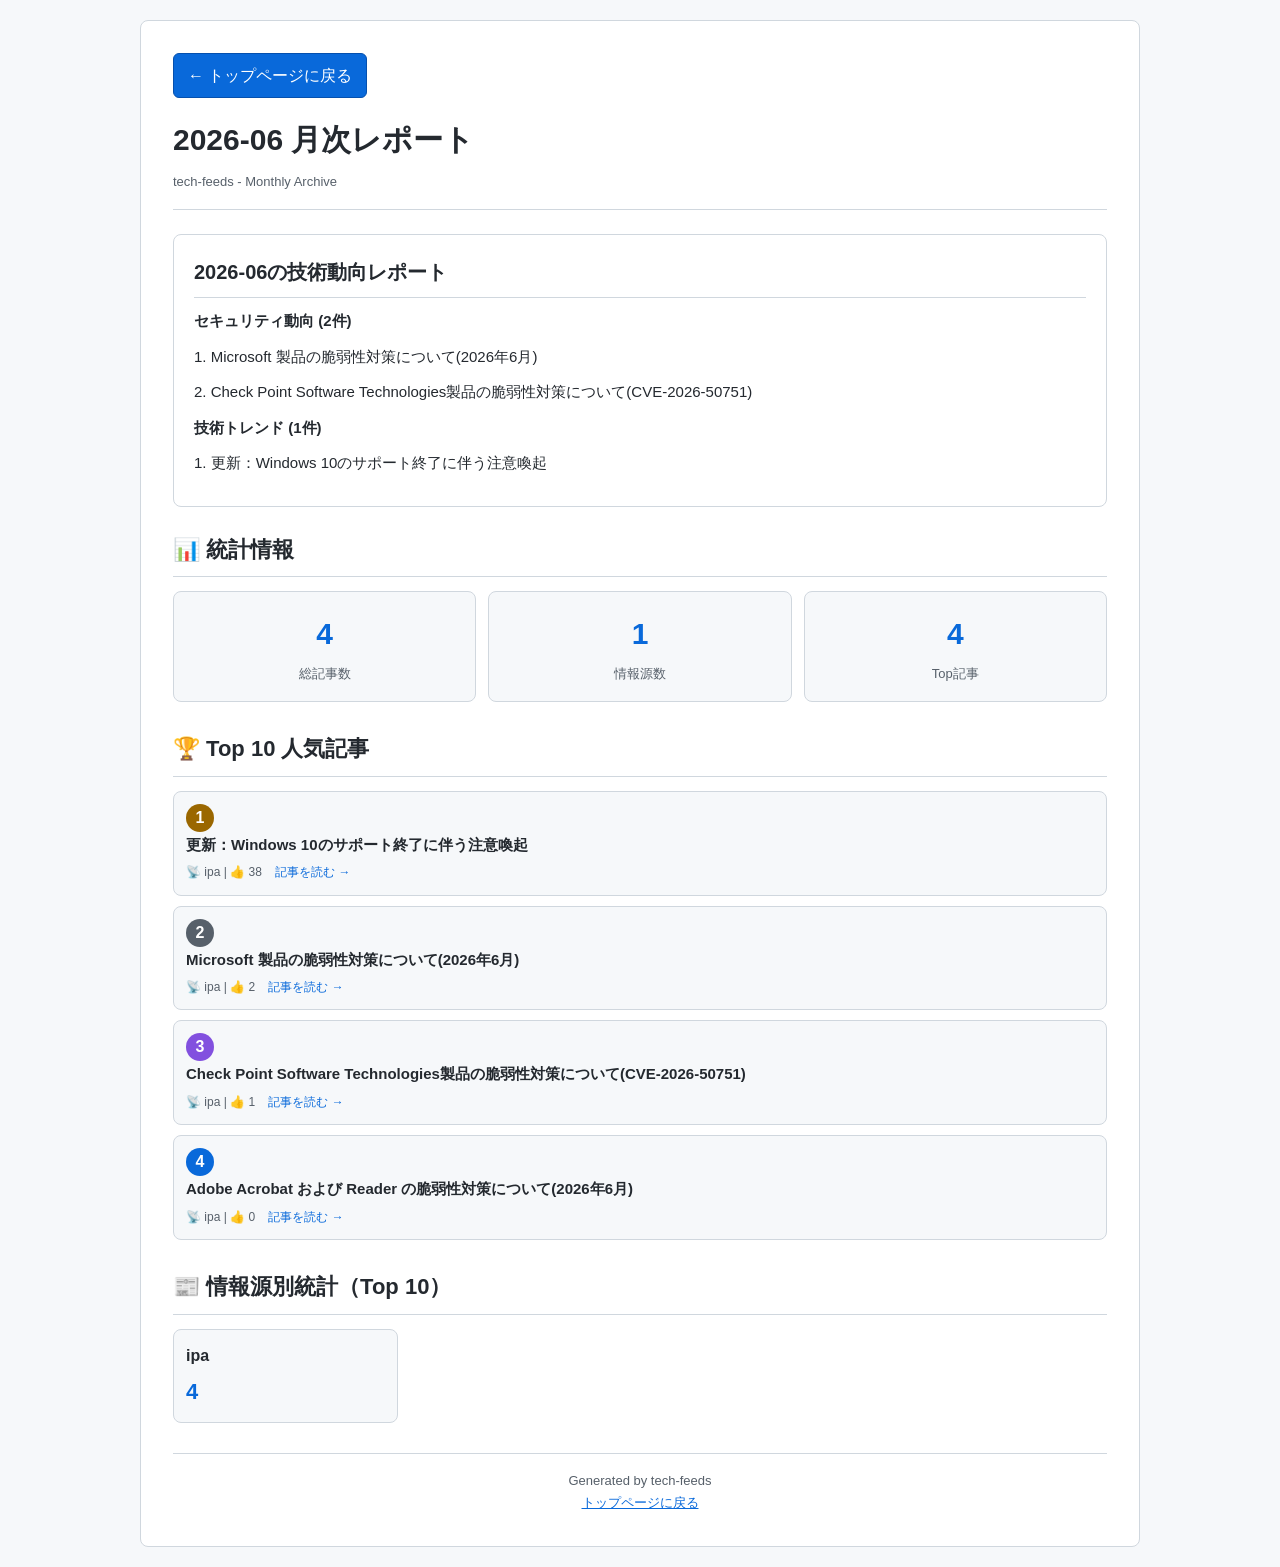
==== data/archive/2026-06.html @ 266ce316 "data: update feed 2026-10-24 12:09 UTC" ====
<!DOCTYPE html>
<html lang="ja">
<head>
  <meta charset="UTF-8">
  <meta name="viewport" content="width=device-width, initial-scale=1.0">
  <title>2026-06 月次レポート - tech-feeds</title>
  <style>
    :root { --bg:#f6f8fa; --panel:#fff; --muted:#57606a; --border:#d0d7de; --text:#24292f; --accent:#0969da; --accent-strong:#0550ae; }
    * { margin: 0; padding: 0; box-sizing: border-box; }
    body { font-family: -apple-system, BlinkMacSystemFont, 'Segoe UI', 'Hiragino Sans', Meiryo, sans-serif; background: var(--bg); color: var(--text); line-height: 1.7; padding: 20px; }
    .container { max-width: 1000px; margin: 0 auto; background: var(--panel); padding: 32px; border-radius: 8px; border: 1px solid var(--border); }
    .header { border-bottom: 1px solid var(--border); padding-bottom: 16px; margin-bottom: 24px; }
    .header h1 { font-size: 30px; color: var(--text); margin-bottom: 6px; }
    .header .meta { font-size: 13px; color: var(--muted); }
    .summary { background: var(--panel); border: 1px solid var(--border); padding: 20px; border-radius: 8px; margin-bottom: 24px; font-size: 15px; }
    .summary h2 { font-size: 20px; margin-bottom: 10px; color: var(--text); border-bottom: 1px solid var(--border); padding-bottom: 8px; }
    .summary p { margin-bottom: 10px; color: var(--text); }
    .summary strong { font-weight: 700; }
    .section { margin-bottom: 28px; }
    .section h2 { font-size: 22px; color: var(--text); margin-bottom: 14px; padding-bottom: 8px; border-bottom: 1px solid var(--border); }
    .stats { display: grid; grid-template-columns: repeat(auto-fit, minmax(180px, 1fr)); gap: 12px; margin-bottom: 24px; }
    .stat-card { background: var(--bg); border: 1px solid var(--border); padding: 16px; border-radius: 8px; text-align: center; }
    .stat-card .number { font-size: 30px; font-weight: bold; color: var(--accent); margin-bottom: 4px; }
    .stat-card .label { font-size: 13px; color: var(--muted); }
    .top-articles { list-style: none; }
    .top-articles li { background: var(--bg); border: 1px solid var(--border); padding: 12px; margin-bottom: 10px; border-radius: 8px; }
    .top-articles .rank { display: inline-block; width: 28px; height: 28px; background: var(--accent); color: white; border-radius: 50%; text-align: center; line-height: 28px; font-weight: bold; margin-right: 8px; }
    .top-articles .rank.gold { background: #9a6700; color: #fff; }
    .top-articles .rank.silver { background: #57606a; color: #fff; }
    .top-articles .rank.bronze { background: #8250df; color: #fff; }
    .article-title { font-weight: 600; color: var(--text); font-size: 15px; margin-bottom: 5px; }
    .article-meta { font-size: 12px; color: var(--muted); }
    .article-link { color: var(--accent); text-decoration: none; font-size: 12px; margin-left: 10px; }
    .article-link:hover { text-decoration: underline; }
    .source-list { display: grid; grid-template-columns: repeat(auto-fill, minmax(180px, 1fr)); gap: 12px; }
    .source-item { background: var(--bg); border: 1px solid var(--border); padding: 12px; border-radius: 8px; }
    .source-name { font-weight: 600; color: var(--text); margin-bottom: 4px; }
    .source-count { font-size: 22px; color: var(--accent); font-weight: bold; }
    .footer { margin-top: 30px; padding-top: 16px; border-top: 1px solid var(--border); text-align: center; color: var(--muted); font-size: 13px; }
    .back-link { display: inline-block; background: var(--accent); border: 1px solid var(--accent-strong); color: white; padding: 8px 14px; border-radius: 6px; text-decoration: none; margin-bottom: 16px; }
    .back-link:hover { background: var(--accent-strong); }
  </style>
</head>
<body>
  <div class="container">
    <a href="../../index.html" class="back-link">← トップページに戻る</a>
    <div class="header">
      <h1>2026-06 月次レポート</h1>
      <div class="meta">tech-feeds - Monthly Archive</div>
    </div>
    <div class="summary">
      <h2 class="report-title">2026-06の技術動向レポート</h2>
<p><strong>セキュリティ動向 (2件)</strong></p>
<p>1. Microsoft 製品の脆弱性対策について(2026年6月)</p>
<p>2. Check Point Software Technologies製品の脆弱性対策について(CVE-2026-50751)</p>
<p><strong>技術トレンド (1件)</strong></p>
<p>1. 更新：Windows 10のサポート終了に伴う注意喚起</p>
    </div>
    <div class="section">
      <h2>📊 統計情報</h2>
      <div class="stats">
        <div class="stat-card">
          <div class="number">4</div>
          <div class="label">総記事数</div>
        </div>
        <div class="stat-card">
          <div class="number">1</div>
          <div class="label">情報源数</div>
        </div>
        <div class="stat-card">
          <div class="number">4</div>
          <div class="label">Top記事</div>
        </div>
      </div>
    </div>
    <div class="section"><h2>🏆 Top 10 人気記事</h2><ul class="top-articles">
            <li>
              <span class="rank gold">1</span>
              <div class="article-title">更新：Windows 10のサポート終了に伴う注意喚起</div>
              <div class="article-meta">
                📡 ipa | 👍 38
                <a href="https://www.ipa.go.jp/security/security-alert/2024/win10_eos.html" target="_blank" class="article-link">記事を読む →</a>
              </div>
            </li>
            <li>
              <span class="rank silver">2</span>
              <div class="article-title">Microsoft 製品の脆弱性対策について(2026年6月)</div>
              <div class="article-meta">
                📡 ipa | 👍 2
                <a href="https://www.ipa.go.jp/security/security-alert/2026/0610-ms.html" target="_blank" class="article-link">記事を読む →</a>
              </div>
            </li>
            <li>
              <span class="rank bronze">3</span>
              <div class="article-title">Check Point Software Technologies製品の脆弱性対策について(CVE-2026-50751)</div>
              <div class="article-meta">
                📡 ipa | 👍 1
                <a href="https://www.ipa.go.jp/security/security-alert/2026/alert20260610.html" target="_blank" class="article-link">記事を読む →</a>
              </div>
            </li>
            <li>
              <span class="rank ">4</span>
              <div class="article-title">Adobe Acrobat および Reader の脆弱性対策について(2026年6月)</div>
              <div class="article-meta">
                📡 ipa | 👍 0
                <a href="https://www.ipa.go.jp/security/security-alert/2026/0610-adobereader.html" target="_blank" class="article-link">記事を読む →</a>
              </div>
            </li></ul></div>
    <div class="section"><h2>📰 情報源別統計（Top 10）</h2><div class="source-list">
            <div class="source-item">
              <div class="source-name">ipa</div>
              <div class="source-count">4</div>
            </div></div></div>
    <div class="footer">
      <p>Generated by tech-feeds</p>
      <p><a href="../../index.html" style="color: #0969da;">トップページに戻る</a></p>
    </div>
  </div>
</body>
</html>
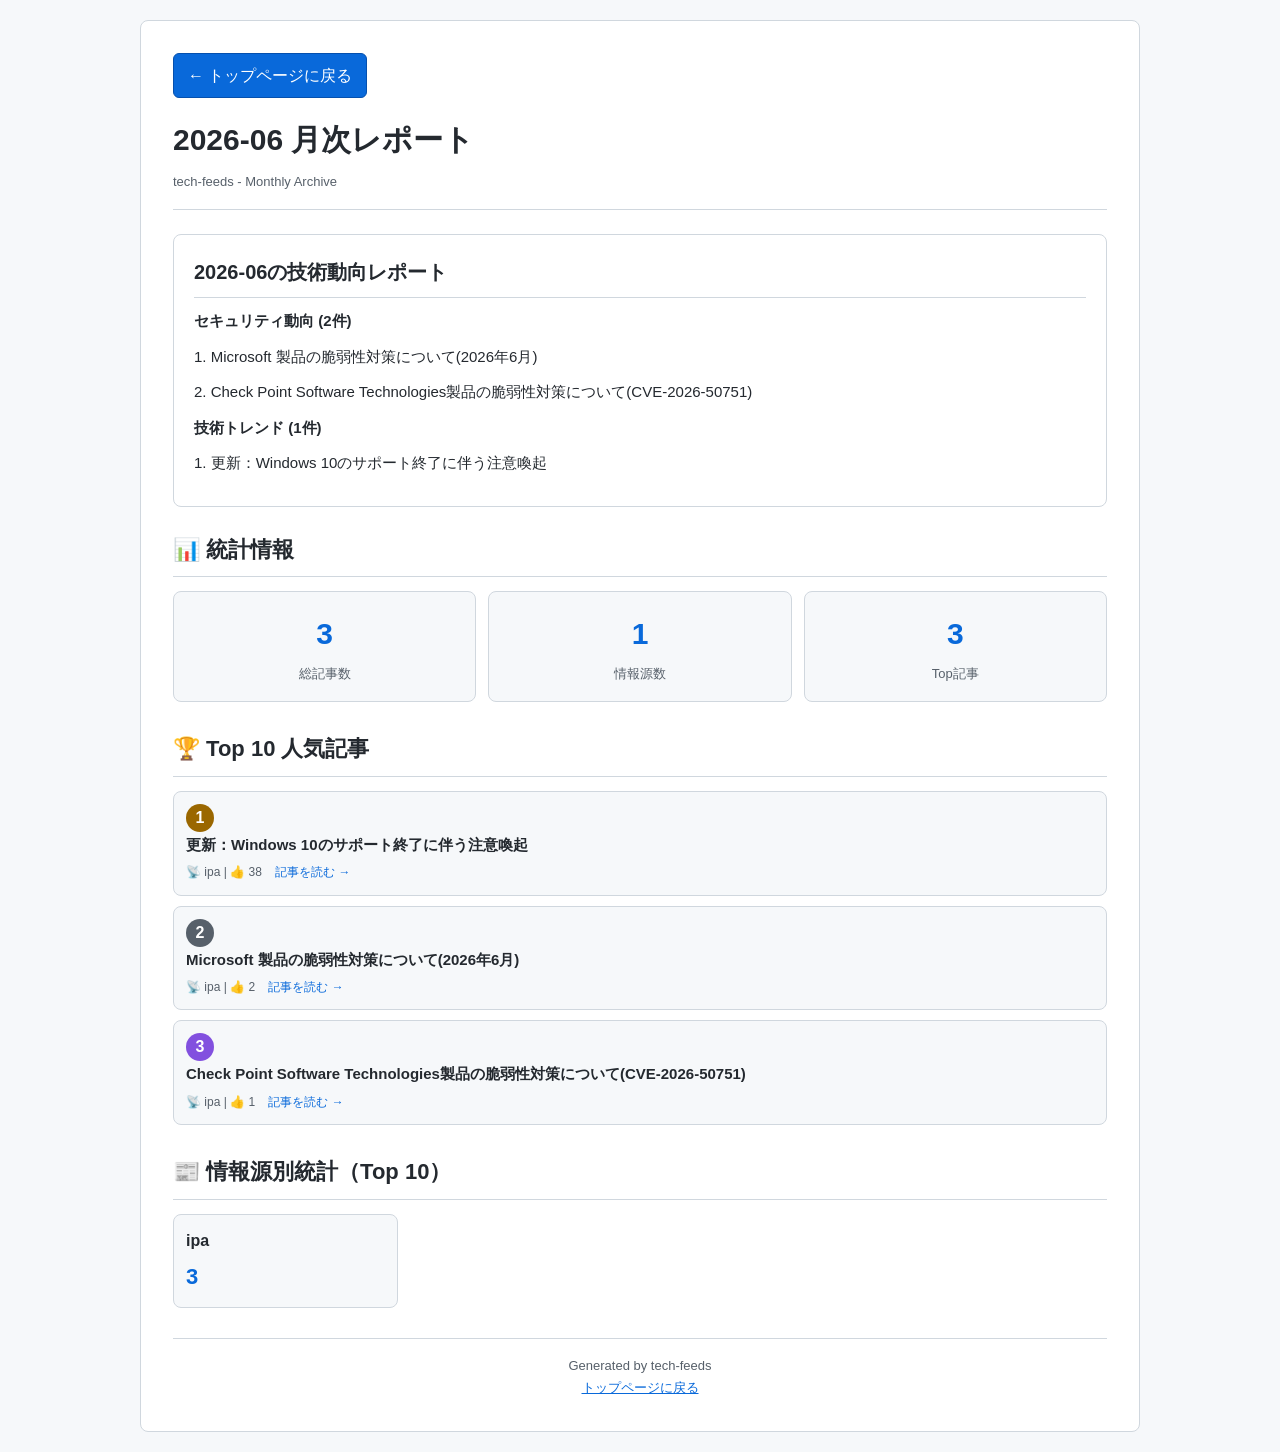
==== commit c0bb01d6: "data: update feed 2026-11-19 09:06 UTC" ====
--- a/data/archive/2026-06.html
+++ b/data/archive/2026-06.html
@@ -60,7 +60,7 @@
       <h2>📊 統計情報</h2>
       <div class="stats">
         <div class="stat-card">
-          <div class="number">4</div>
+          <div class="number">3</div>
           <div class="label">総記事数</div>
         </div>
         <div class="stat-card">
@@ -68,7 +68,7 @@
           <div class="label">情報源数</div>
         </div>
         <div class="stat-card">
-          <div class="number">4</div>
+          <div class="number">3</div>
           <div class="label">Top記事</div>
         </div>
       </div>
@@ -97,19 +97,11 @@
                 📡 ipa | 👍 1
                 <a href="https://www.ipa.go.jp/security/security-alert/2026/alert20260610.html" target="_blank" class="article-link">記事を読む →</a>
               </div>
-            </li>
-            <li>
-              <span class="rank ">4</span>
-              <div class="article-title">Adobe Acrobat および Reader の脆弱性対策について(2026年6月)</div>
-              <div class="article-meta">
-                📡 ipa | 👍 0
-                <a href="https://www.ipa.go.jp/security/security-alert/2026/0610-adobereader.html" target="_blank" class="article-link">記事を読む →</a>
-              </div>
             </li></ul></div>
     <div class="section"><h2>📰 情報源別統計（Top 10）</h2><div class="source-list">
             <div class="source-item">
               <div class="source-name">ipa</div>
-              <div class="source-count">4</div>
+              <div class="source-count">3</div>
             </div></div></div>
     <div class="footer">
       <p>Generated by tech-feeds</p>
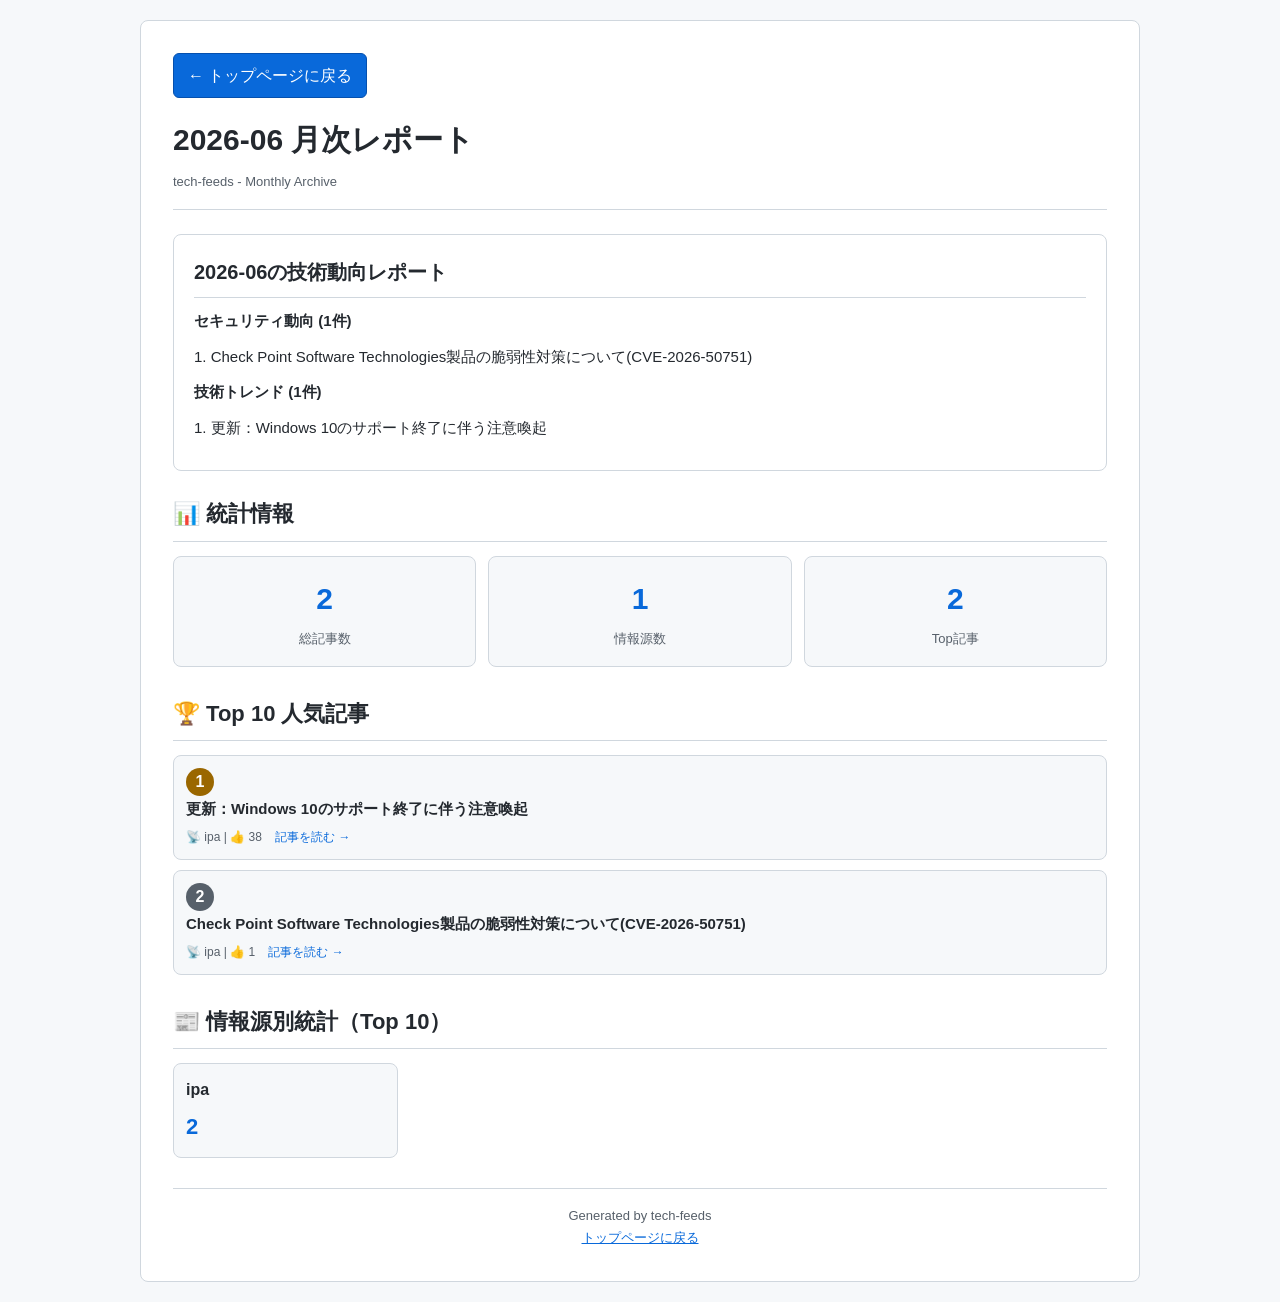
==== commit 883aa1b4: "data: update feed 2026-11-20 03:06 UTC" ====
--- a/data/archive/2026-06.html
+++ b/data/archive/2026-06.html
@@ -50,9 +50,8 @@
     </div>
     <div class="summary">
       <h2 class="report-title">2026-06の技術動向レポート</h2>
-<p><strong>セキュリティ動向 (2件)</strong></p>
-<p>1. Microsoft 製品の脆弱性対策について(2026年6月)</p>
-<p>2. Check Point Software Technologies製品の脆弱性対策について(CVE-2026-50751)</p>
+<p><strong>セキュリティ動向 (1件)</strong></p>
+<p>1. Check Point Software Technologies製品の脆弱性対策について(CVE-2026-50751)</p>
 <p><strong>技術トレンド (1件)</strong></p>
 <p>1. 更新：Windows 10のサポート終了に伴う注意喚起</p>
     </div>
@@ -60,7 +59,7 @@
       <h2>📊 統計情報</h2>
       <div class="stats">
         <div class="stat-card">
-          <div class="number">3</div>
+          <div class="number">2</div>
           <div class="label">総記事数</div>
         </div>
         <div class="stat-card">
@@ -68,7 +67,7 @@
           <div class="label">情報源数</div>
         </div>
         <div class="stat-card">
-          <div class="number">3</div>
+          <div class="number">2</div>
           <div class="label">Top記事</div>
         </div>
       </div>
@@ -84,14 +83,6 @@
             </li>
             <li>
               <span class="rank silver">2</span>
-              <div class="article-title">Microsoft 製品の脆弱性対策について(2026年6月)</div>
-              <div class="article-meta">
-                📡 ipa | 👍 2
-                <a href="https://www.ipa.go.jp/security/security-alert/2026/0610-ms.html" target="_blank" class="article-link">記事を読む →</a>
-              </div>
-            </li>
-            <li>
-              <span class="rank bronze">3</span>
               <div class="article-title">Check Point Software Technologies製品の脆弱性対策について(CVE-2026-50751)</div>
               <div class="article-meta">
                 📡 ipa | 👍 1
@@ -101,7 +92,7 @@
     <div class="section"><h2>📰 情報源別統計（Top 10）</h2><div class="source-list">
             <div class="source-item">
               <div class="source-name">ipa</div>
-              <div class="source-count">3</div>
+              <div class="source-count">2</div>
             </div></div></div>
     <div class="footer">
       <p>Generated by tech-feeds</p>
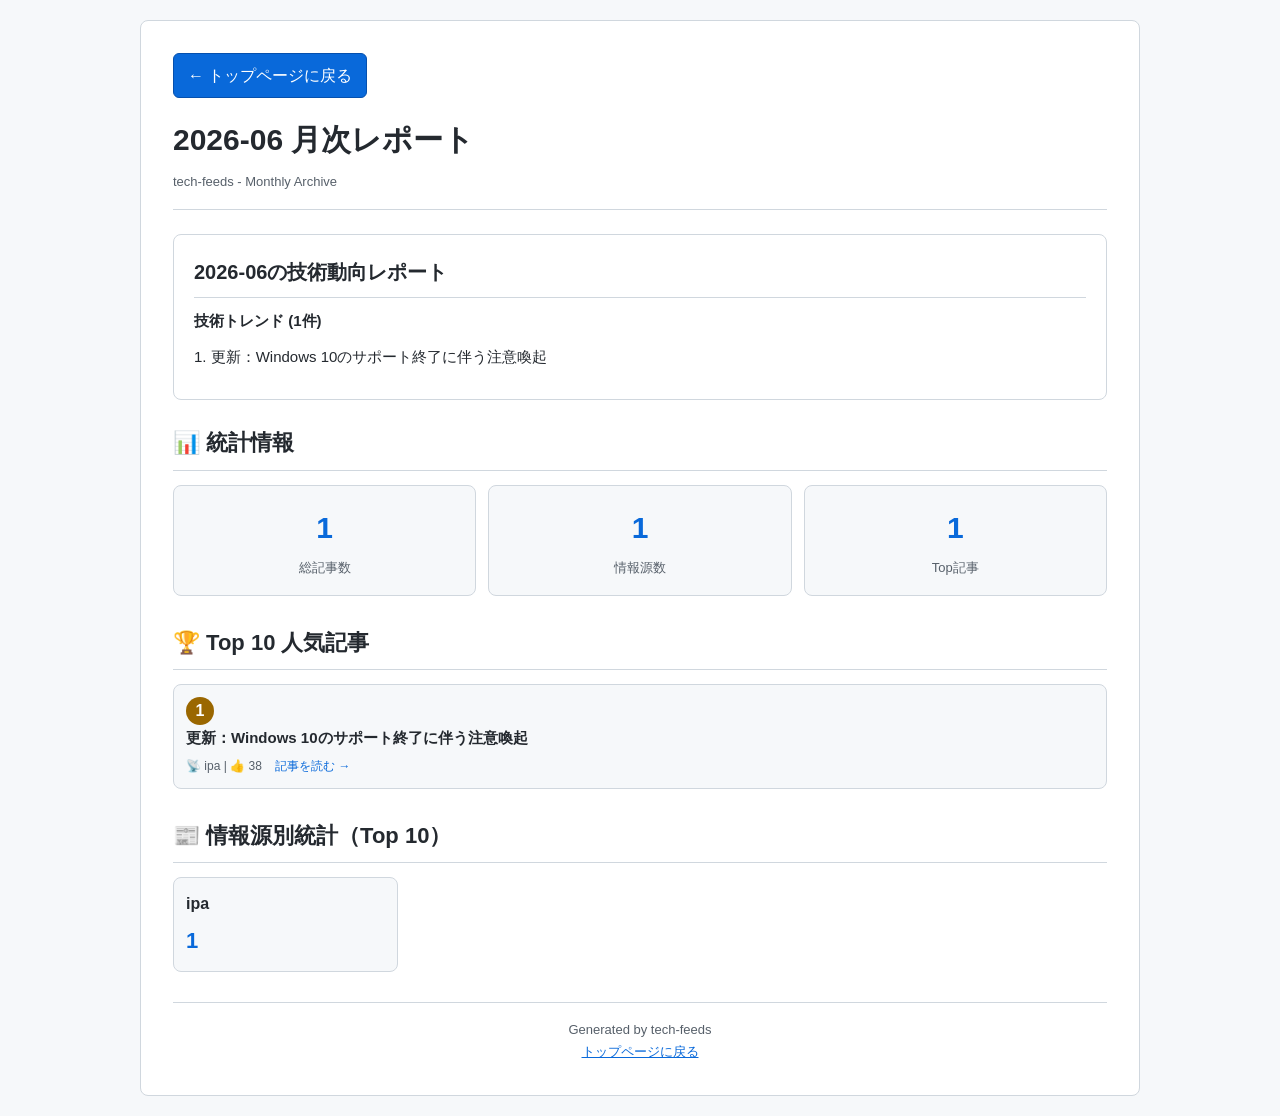
==== commit a6eed2c7: "data: update feed 2026-11-24 02:34 UTC" ====
--- a/data/archive/2026-06.html
+++ b/data/archive/2026-06.html
@@ -50,8 +50,6 @@
     </div>
     <div class="summary">
       <h2 class="report-title">2026-06の技術動向レポート</h2>
-<p><strong>セキュリティ動向 (1件)</strong></p>
-<p>1. Check Point Software Technologies製品の脆弱性対策について(CVE-2026-50751)</p>
 <p><strong>技術トレンド (1件)</strong></p>
 <p>1. 更新：Windows 10のサポート終了に伴う注意喚起</p>
     </div>
@@ -59,7 +57,7 @@
       <h2>📊 統計情報</h2>
       <div class="stats">
         <div class="stat-card">
-          <div class="number">2</div>
+          <div class="number">1</div>
           <div class="label">総記事数</div>
         </div>
         <div class="stat-card">
@@ -67,7 +65,7 @@
           <div class="label">情報源数</div>
         </div>
         <div class="stat-card">
-          <div class="number">2</div>
+          <div class="number">1</div>
           <div class="label">Top記事</div>
         </div>
       </div>
@@ -80,19 +78,11 @@
                 📡 ipa | 👍 38
                 <a href="https://www.ipa.go.jp/security/security-alert/2024/win10_eos.html" target="_blank" class="article-link">記事を読む →</a>
               </div>
-            </li>
-            <li>
-              <span class="rank silver">2</span>
-              <div class="article-title">Check Point Software Technologies製品の脆弱性対策について(CVE-2026-50751)</div>
-              <div class="article-meta">
-                📡 ipa | 👍 1
-                <a href="https://www.ipa.go.jp/security/security-alert/2026/alert20260610.html" target="_blank" class="article-link">記事を読む →</a>
-              </div>
             </li></ul></div>
     <div class="section"><h2>📰 情報源別統計（Top 10）</h2><div class="source-list">
             <div class="source-item">
               <div class="source-name">ipa</div>
-              <div class="source-count">2</div>
+              <div class="source-count">1</div>
             </div></div></div>
     <div class="footer">
       <p>Generated by tech-feeds</p>
